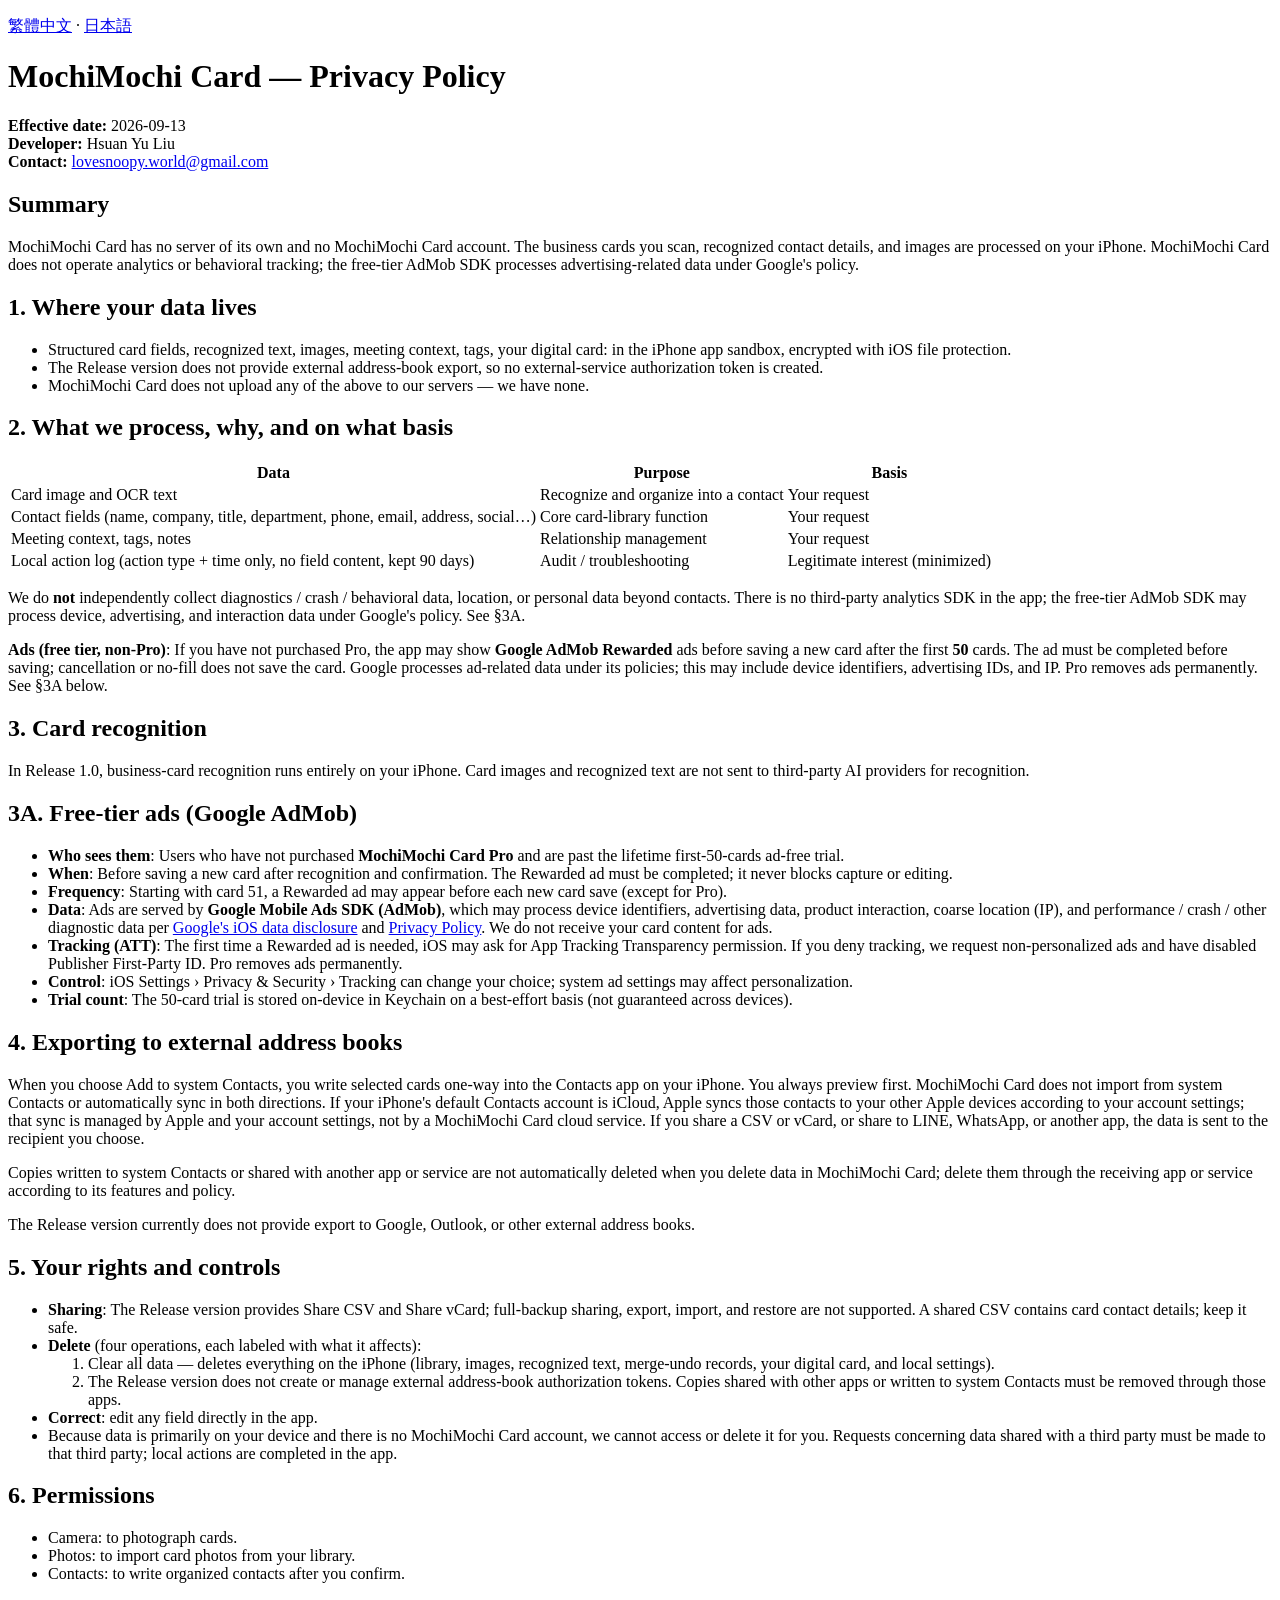
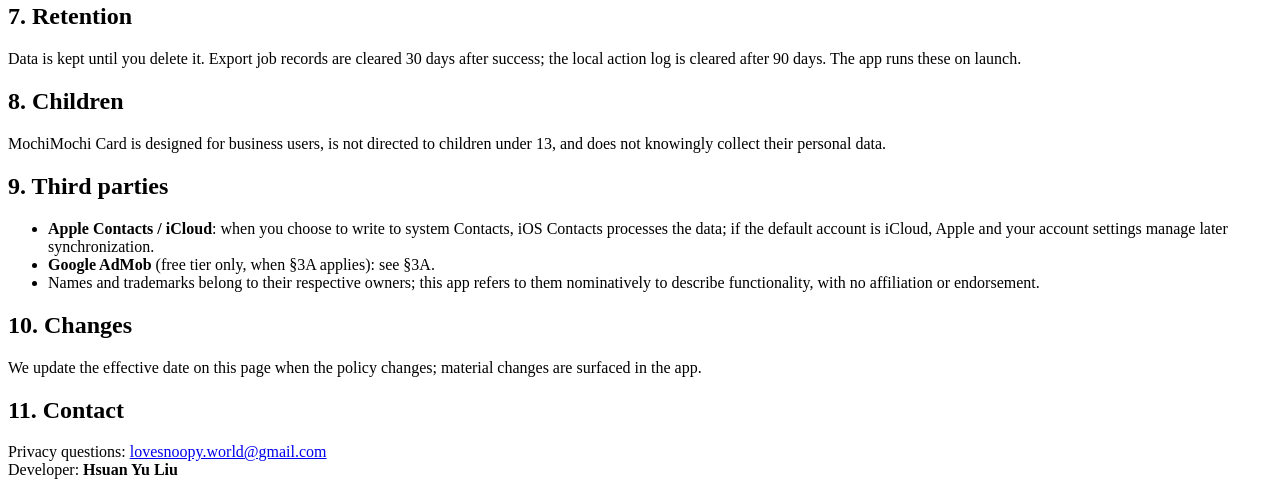
==== index_en.html @ 89ef3726 "Add files via upload" ====
<!DOCTYPE html>
<html lang="en">
<head>
  <meta charset="utf-8">
  <meta name="viewport" content="width=device-width, initial-scale=1">
  <title>MochiMochi Card — Privacy Policy</title>
  <link rel="stylesheet" href="styles.css">
  <link rel="canonical" href="https://lovesnoopyworld.github.io/MochiMochiCard_Privacy/index_en.html">
  <link rel="alternate" hreflang="en" href="https://lovesnoopyworld.github.io/MochiMochiCard_Privacy/index_en.html">
  <link rel="alternate" hreflang="ja" href="https://lovesnoopyworld.github.io/MochiMochiCard_Privacy/index_jp.html">
  <link rel="alternate" hreflang="zh-Hant" href="https://lovesnoopyworld.github.io/MochiMochiCard_Privacy/">
</head>
<body>
  <main>
    <p class="lang-nav"><a href="index.html">繁體中文</a> · <a href="index_jp.html">日本語</a></p>

    <h1>MochiMochi Card — Privacy Policy</h1>
    <p class="meta"><strong>Effective date:</strong> 2026-09-13<br>
    <strong>Developer:</strong> Hsuan Yu Liu<br>
    <strong>Contact:</strong> <a href="mailto:lovesnoopy.world@gmail.com">lovesnoopy.world@gmail.com</a></p>

    <h2>Summary</h2>
    <p>MochiMochi Card has no server of its own and no MochiMochi Card account. The business cards you scan, recognized contact details, and images are processed on your iPhone. MochiMochi Card does not operate analytics or behavioral tracking; the free-tier AdMob SDK processes advertising-related data under Google's policy.</p>

    <h2>1. Where your data lives</h2>
    <ul>
      <li>Structured card fields, recognized text, images, meeting context, tags, your digital card: in the iPhone app sandbox, encrypted with iOS file protection.</li>
      <li>The Release version does not provide external address-book export, so no external-service authorization token is created.</li>
      <li>MochiMochi Card does not upload any of the above to our servers — we have none.</li>
    </ul>

    <h2>2. What we process, why, and on what basis</h2>
    <table>
      <thead>
        <tr><th>Data</th><th>Purpose</th><th>Basis</th></tr>
      </thead>
      <tbody>
        <tr><td>Card image and OCR text</td><td>Recognize and organize into a contact</td><td>Your request</td></tr>
        <tr><td>Contact fields (name, company, title, department, phone, email, address, social…)</td><td>Core card-library function</td><td>Your request</td></tr>
        <tr><td>Meeting context, tags, notes</td><td>Relationship management</td><td>Your request</td></tr>
        <tr><td>Local action log (action type + time only, no field content, kept 90 days)</td><td>Audit / troubleshooting</td><td>Legitimate interest (minimized)</td></tr>
      </tbody>
    </table>
    <p>We do <strong>not</strong> independently collect diagnostics / crash / behavioral data, location, or personal data beyond contacts. There is no third-party analytics SDK in the app; the free-tier AdMob SDK may process device, advertising, and interaction data under Google's policy. See §3A.</p>
    <p><strong>Ads (free tier, non-Pro)</strong>: If you have not purchased Pro, the app may show <strong>Google AdMob Rewarded</strong> ads before saving a new card after the first <strong>50</strong> cards. The ad must be completed before saving; cancellation or no-fill does not save the card. Google processes ad-related data under its policies; this may include device identifiers, advertising IDs, and IP. Pro removes ads permanently. See §3A below.</p>

    <h2>3. Card recognition</h2>
    <p>In Release 1.0, business-card recognition runs entirely on your iPhone. Card images and recognized text are not sent to third-party AI providers for recognition.</p>

    <h2>3A. Free-tier ads (Google AdMob)</h2>
    <ul>
      <li><strong>Who sees them</strong>: Users who have not purchased <strong>MochiMochi Card Pro</strong> and are past the lifetime first-50-cards ad-free trial.</li>
      <li><strong>When</strong>: Before saving a new card after recognition and confirmation. The Rewarded ad must be completed; it never blocks capture or editing.</li>
      <li><strong>Frequency</strong>: Starting with card 51, a Rewarded ad may appear before each new card save (except for Pro).</li>
      <li><strong>Data</strong>: Ads are served by <strong>Google Mobile Ads SDK (AdMob)</strong>, which may process device identifiers, advertising data, product interaction, coarse location (IP), and performance / crash / other diagnostic data per <a href="https://developers.google.com/ad-manager/mobile-ads-sdk/ios/privacy/data-disclosure">Google's iOS data disclosure</a> and <a href="https://policies.google.com/privacy">Privacy Policy</a>. We do not receive your card content for ads.</li>
      <li><strong>Tracking (ATT)</strong>: The first time a Rewarded ad is needed, iOS may ask for App Tracking Transparency permission. If you deny tracking, we request non-personalized ads and have disabled Publisher First-Party ID. Pro removes ads permanently.</li>
      <li><strong>Control</strong>: iOS Settings › Privacy &amp; Security › Tracking can change your choice; system ad settings may affect personalization.</li>
      <li><strong>Trial count</strong>: The 50-card trial is stored on-device in Keychain on a best-effort basis (not guaranteed across devices).</li>
    </ul>

    <h2>4. Exporting to external address books</h2>
    <p>When you choose Add to system Contacts, you write selected cards one-way into the Contacts app on your iPhone. You always preview first. MochiMochi Card does not import from system Contacts or automatically sync in both directions. If your iPhone's default Contacts account is iCloud, Apple syncs those contacts to your other Apple devices according to your account settings; that sync is managed by Apple and your account settings, not by a MochiMochi Card cloud service. If you share a CSV or vCard, or share to LINE, WhatsApp, or another app, the data is sent to the recipient you choose.</p>
    <p>Copies written to system Contacts or shared with another app or service are not automatically deleted when you delete data in MochiMochi Card; delete them through the receiving app or service according to its features and policy.</p>
    <p>The Release version currently does not provide export to Google, Outlook, or other external address books.</p>

    <h2>5. Your rights and controls</h2>
    <ul>
      <li><strong>Sharing</strong>: The Release version provides Share CSV and Share vCard; full-backup sharing, export, import, and restore are not supported. A shared CSV contains card contact details; keep it safe.</li>
      <li><strong>Delete</strong> (four operations, each labeled with what it affects):
        <ol>
          <li>Clear all data — deletes everything on the iPhone (library, images, recognized text, merge-undo records, your digital card, and local settings).</li>
          <li>The Release version does not create or manage external address-book authorization tokens. Copies shared with other apps or written to system Contacts must be removed through those apps.</li>
        </ol>
      </li>
      <li><strong>Correct</strong>: edit any field directly in the app.</li>
      <li>Because data is primarily on your device and there is no MochiMochi Card account, we cannot access or delete it for you. Requests concerning data shared with a third party must be made to that third party; local actions are completed in the app.</li>
    </ul>

    <h2>6. Permissions</h2>
    <ul>
      <li>Camera: to photograph cards.</li>
      <li>Photos: to import card photos from your library.</li>
      <li>Contacts: to write organized contacts after you confirm.</li>
    </ul>

    <h2>7. Retention</h2>
    <p>Data is kept until you delete it. Export job records are cleared 30 days after success; the local action log is cleared after 90 days. The app runs these on launch.</p>

    <h2>8. Children</h2>
    <p>MochiMochi Card is designed for business users, is not directed to children under 13, and does not knowingly collect their personal data.</p>

    <h2>9. Third parties</h2>
    <ul>
      <li><strong>Apple Contacts / iCloud</strong>: when you choose to write to system Contacts, iOS Contacts processes the data; if the default account is iCloud, Apple and your account settings manage later synchronization.</li>
      <li><strong>Google AdMob</strong> (free tier only, when §3A applies): see §3A.</li>
      <li>Names and trademarks belong to their respective owners; this app refers to them nominatively to describe functionality, with no affiliation or endorsement.</li>
    </ul>

    <h2>10. Changes</h2>
    <p>We update the effective date on this page when the policy changes; material changes are surfaced in the app.</p>

    <h2>11. Contact</h2>
    <p>Privacy questions: <a href="mailto:lovesnoopy.world@gmail.com">lovesnoopy.world@gmail.com</a><br>
    Developer: <strong>Hsuan Yu Liu</strong></p>
  </main>
</body>
</html>
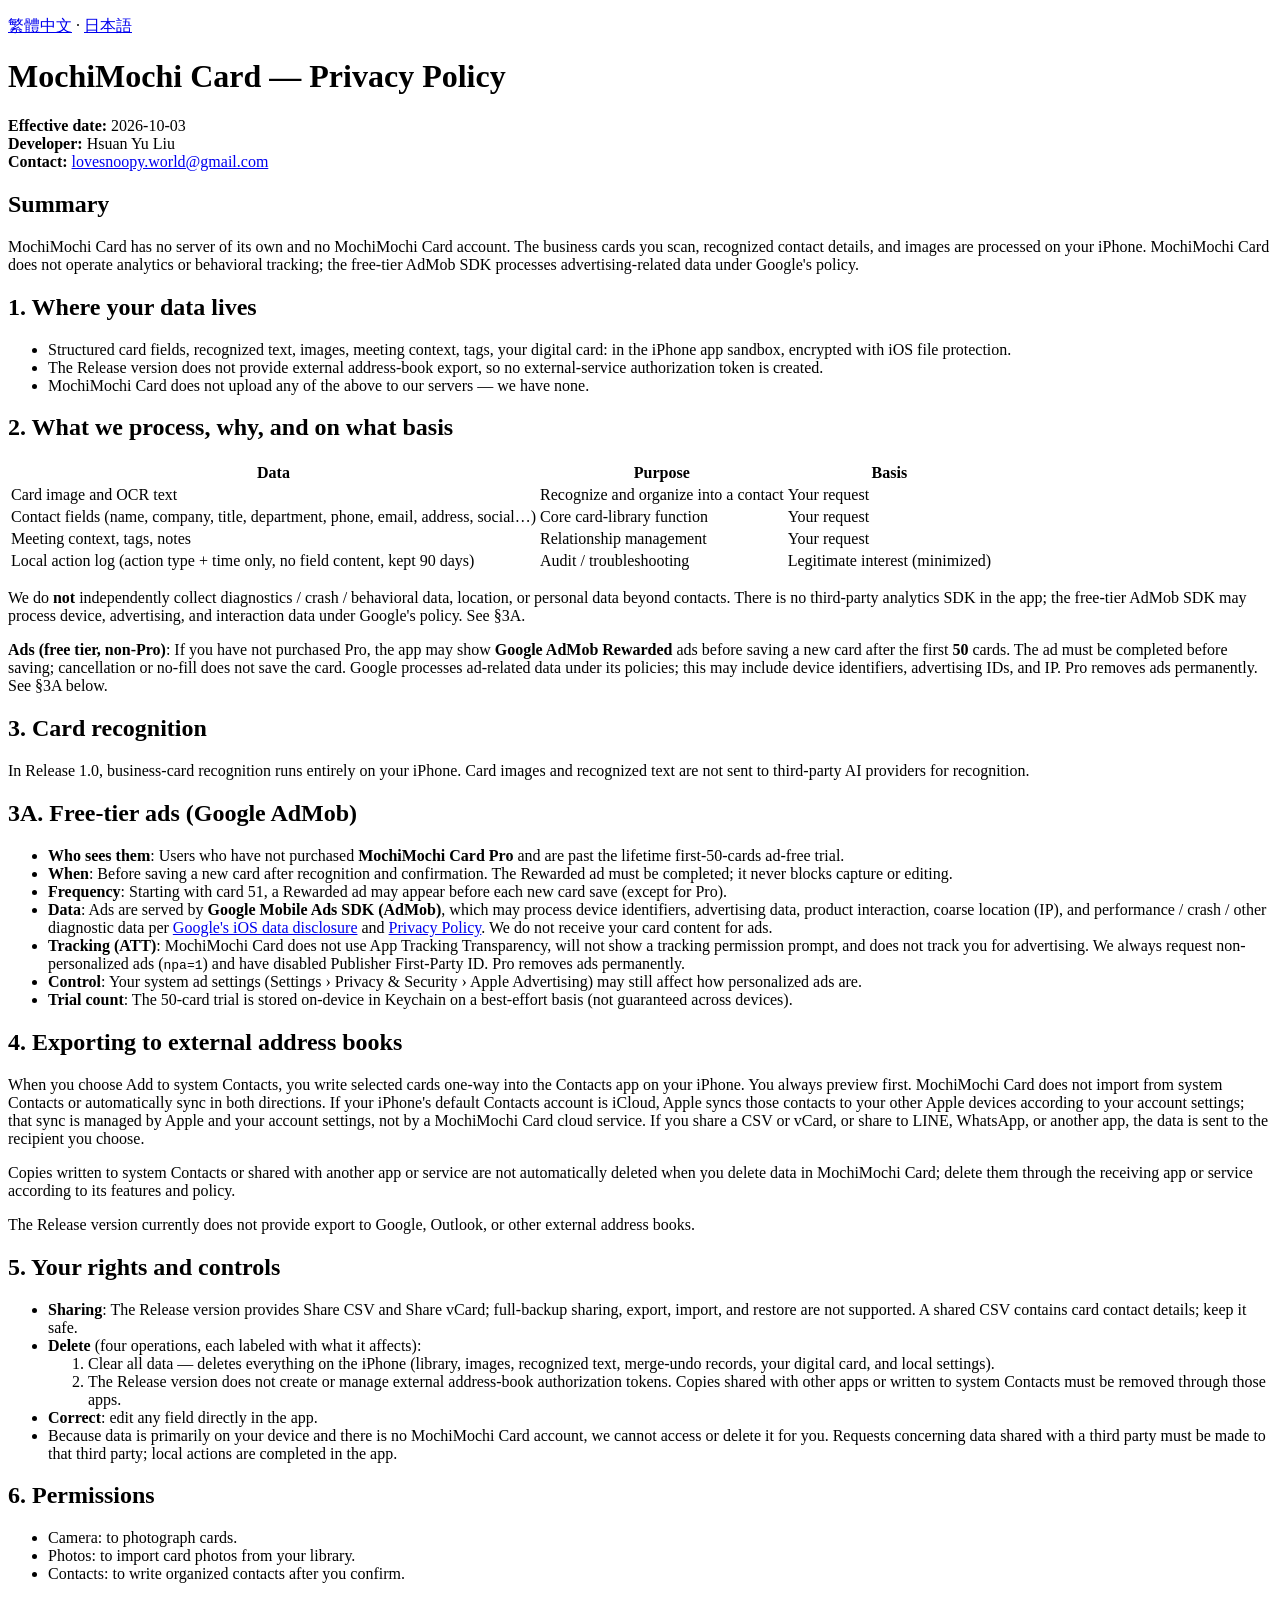
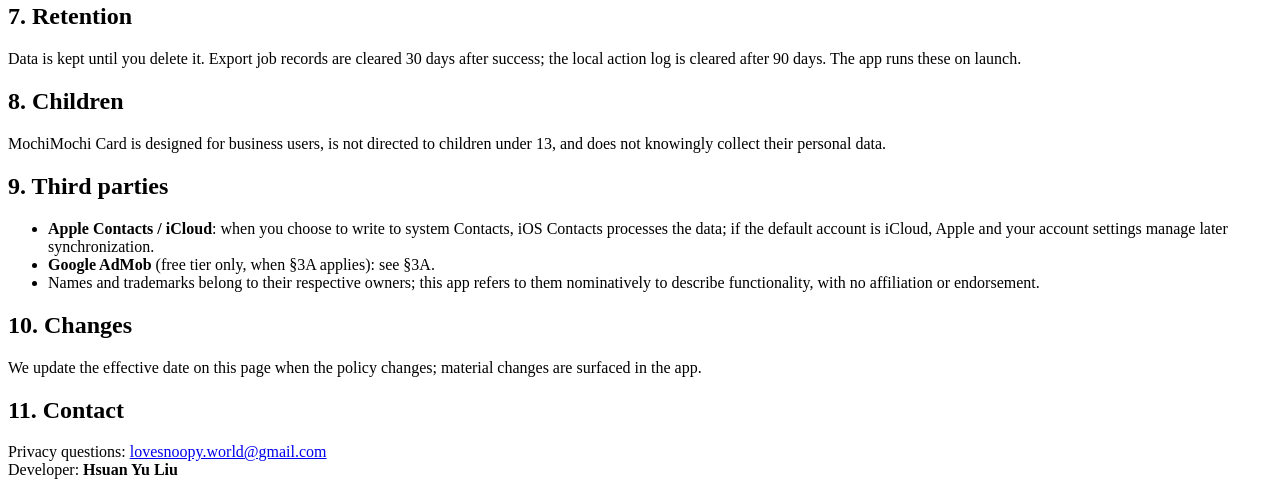
==== commit d408a34a: "Update ATT removal" ====
--- a/index_en.html
+++ b/index_en.html
@@ -15,7 +15,7 @@
     <p class="lang-nav"><a href="index.html">繁體中文</a> · <a href="index_jp.html">日本語</a></p>
 
     <h1>MochiMochi Card — Privacy Policy</h1>
-    <p class="meta"><strong>Effective date:</strong> 2026-09-13<br>
+    <p class="meta"><strong>Effective date:</strong> 2026-10-03<br>
     <strong>Developer:</strong> Hsuan Yu Liu<br>
     <strong>Contact:</strong> <a href="mailto:lovesnoopy.world@gmail.com">lovesnoopy.world@gmail.com</a></p>
 
@@ -53,8 +53,8 @@
       <li><strong>When</strong>: Before saving a new card after recognition and confirmation. The Rewarded ad must be completed; it never blocks capture or editing.</li>
       <li><strong>Frequency</strong>: Starting with card 51, a Rewarded ad may appear before each new card save (except for Pro).</li>
       <li><strong>Data</strong>: Ads are served by <strong>Google Mobile Ads SDK (AdMob)</strong>, which may process device identifiers, advertising data, product interaction, coarse location (IP), and performance / crash / other diagnostic data per <a href="https://developers.google.com/ad-manager/mobile-ads-sdk/ios/privacy/data-disclosure">Google's iOS data disclosure</a> and <a href="https://policies.google.com/privacy">Privacy Policy</a>. We do not receive your card content for ads.</li>
-      <li><strong>Tracking (ATT)</strong>: The first time a Rewarded ad is needed, iOS may ask for App Tracking Transparency permission. If you deny tracking, we request non-personalized ads and have disabled Publisher First-Party ID. Pro removes ads permanently.</li>
-      <li><strong>Control</strong>: iOS Settings › Privacy &amp; Security › Tracking can change your choice; system ad settings may affect personalization.</li>
+      <li><strong>Tracking (ATT)</strong>: MochiMochi Card does not use App Tracking Transparency, will not show a tracking permission prompt, and does not track you for advertising. We always request non-personalized ads (<code>npa=1</code>) and have disabled Publisher First-Party ID. Pro removes ads permanently.</li>
+      <li><strong>Control</strong>: Your system ad settings (Settings › Privacy &amp; Security › Apple Advertising) may still affect how personalized ads are.</li>
       <li><strong>Trial count</strong>: The 50-card trial is stored on-device in Keychain on a best-effort basis (not guaranteed across devices).</li>
     </ul>
 
